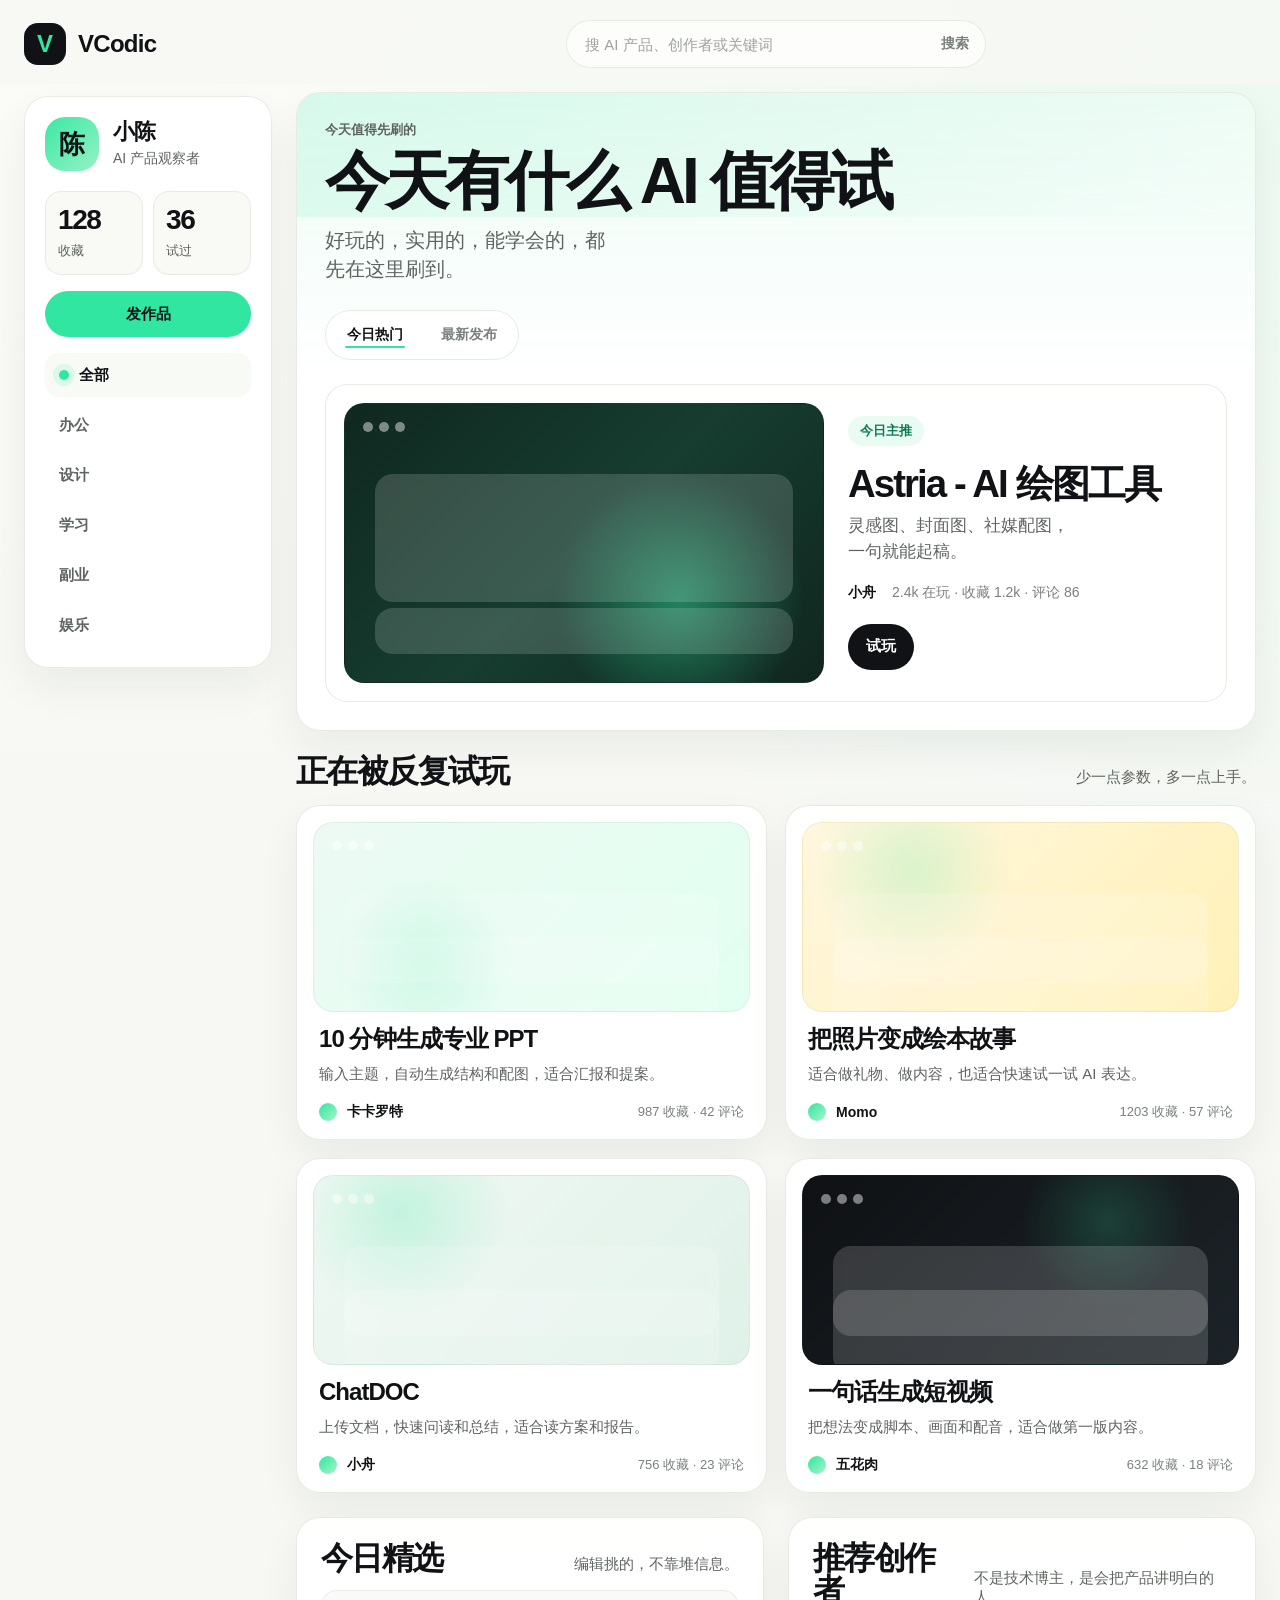
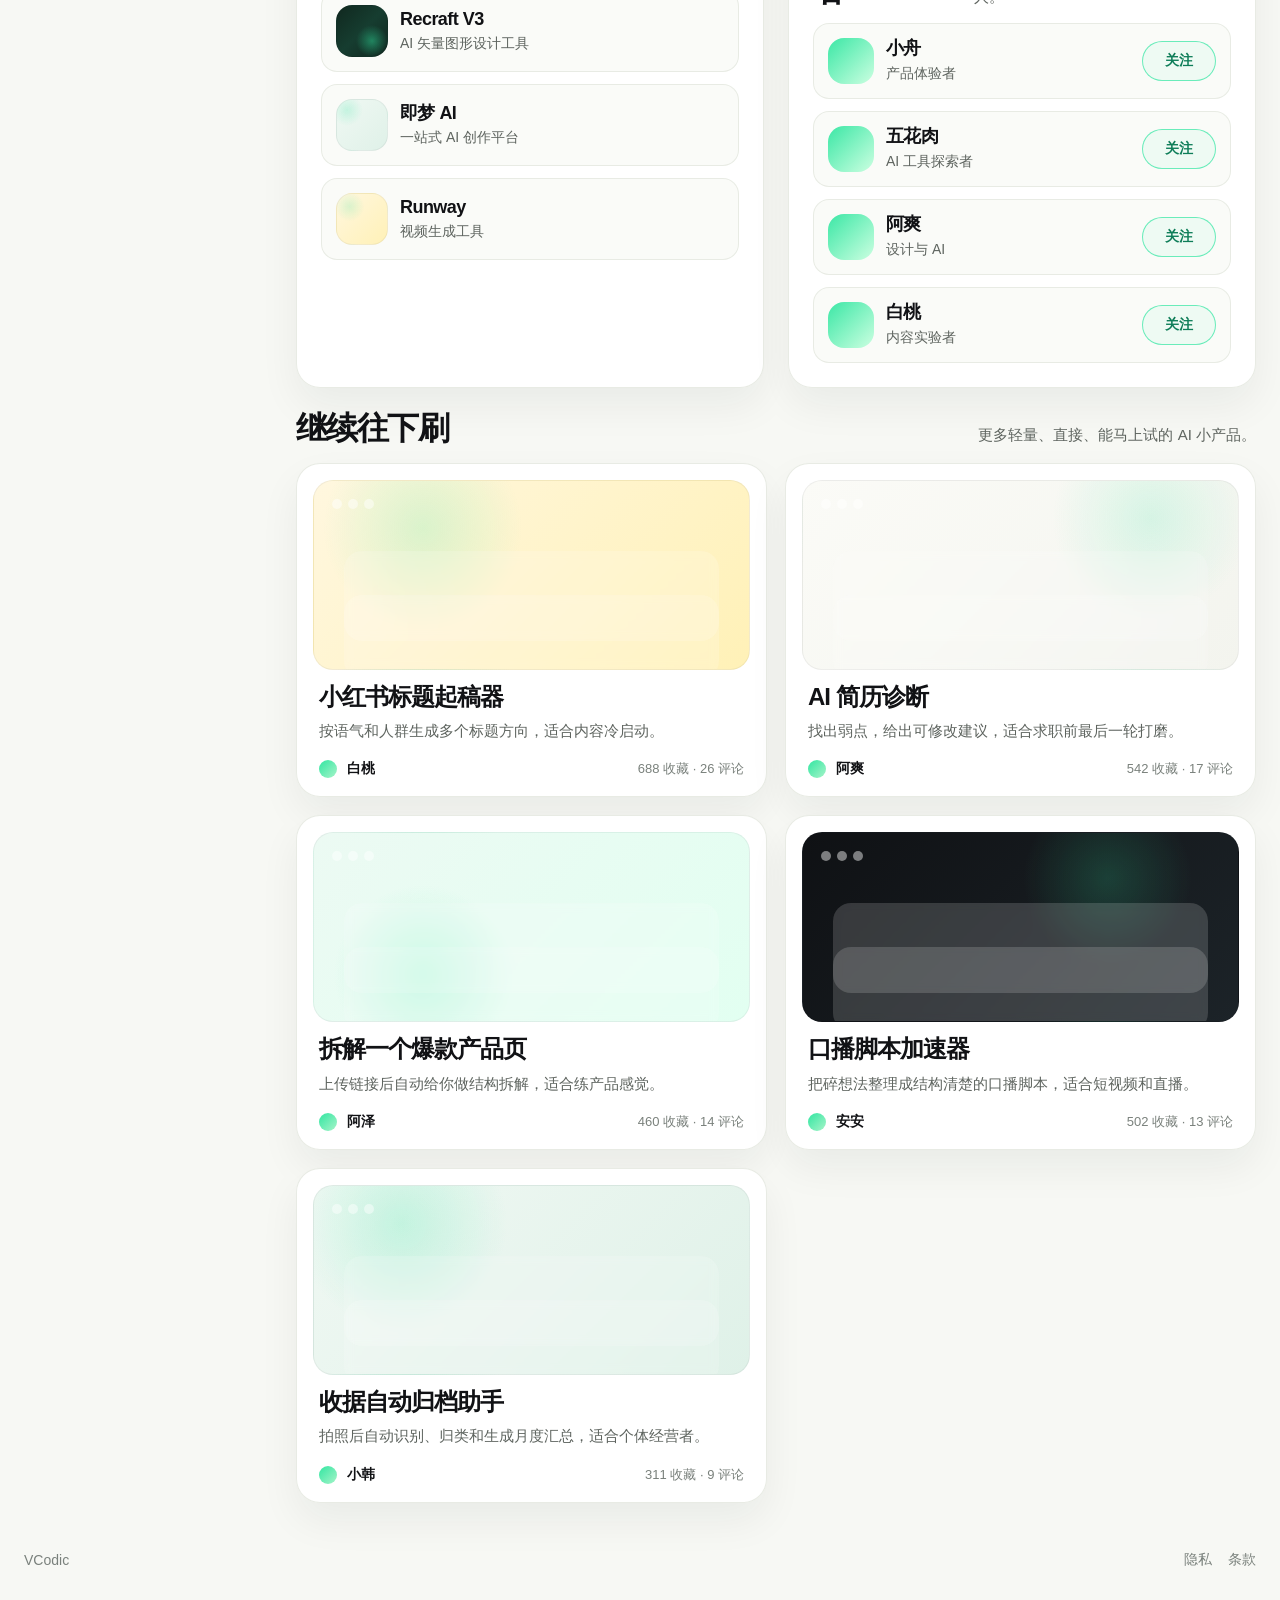
==== index.html @ 2b82afd6 "Initial VCodic launch site" ====
<!DOCTYPE html>
<html lang="zh-CN">
  <head>
    <meta charset="UTF-8" />
    <meta name="viewport" content="width=device-width, initial-scale=1.0" />
    <title>VCodic | 今天有什么 AI 值得试</title>
    <meta
      name="description"
      content="刷到好玩的 AI 小产品，顺手学会它怎么做。面向中文用户的 AI 产品发现与试玩入口。"
    />
    <link rel="canonical" href="https://vcodic.com/" />
    <meta
      property="og:title"
      content="VCodic - 今天有什么 AI 值得试"
    />
    <meta
      property="og:description"
      content="好玩的，实用的，能学会的，都先在这里刷到。"
    />
    <meta property="og:type" content="website" />
    <meta property="og:url" content="https://vcodic.com/" />
    <meta property="og:image" content="/social-card.svg" />
    <meta name="twitter:card" content="summary_large_image" />
    <meta
      name="twitter:title"
      content="VCodic - 今天有什么 AI 值得试"
    />
    <meta
      name="twitter:description"
      content="好玩的，实用的，能学会的，都先在这里刷到。"
    />
    <meta name="theme-color" content="#31e6a1" />
    <link rel="icon" href="./favicon.svg" type="image/svg+xml" />
    <link rel="manifest" href="./site.webmanifest" />
    <link rel="stylesheet" href="./styles.css" />
  </head>
  <body>
    <div class="page">
      <header class="topbar reveal">
        <div class="brand">
          <div class="brand-mark">V</div>
          <div class="brand-name">VCodic</div>
        </div>

        <label class="search-shell" for="search-input">
          <span class="search-label">搜索</span>
          <input
            id="search-input"
            type="search"
            placeholder="搜 AI 产品、创作者或关键词"
          />
        </label>

      </header>

      <div class="layout">
        <aside class="sidebar reveal" aria-label="用户信息和分类">
          <section class="profile-card">
            <div class="profile-head">
              <div class="avatar">陈</div>
              <div>
                <h2 class="profile-name">小陈</h2>
                <p class="profile-role">AI 产品观察者</p>
              </div>
            </div>

            <div class="profile-stats">
              <article class="stat-card">
                <strong id="saved-count">128</strong>
                <span>收藏</span>
              </article>
              <article class="stat-card">
                <strong id="tried-count">36</strong>
                <span>试过</span>
              </article>
            </div>

            <button class="action action-mint action-block">发作品</button>

            <div class="category-stack" role="tablist" aria-label="产品分类">
              <button class="category-item active" data-category="all">
                <span class="category-dot"></span>
                全部
              </button>
              <button class="category-item" data-category="办公">办公</button>
              <button class="category-item" data-category="设计">设计</button>
              <button class="category-item" data-category="学习">学习</button>
              <button class="category-item" data-category="副业">副业</button>
              <button class="category-item" data-category="娱乐">娱乐</button>
            </div>
          </section>
        </aside>

        <main class="content">
          <section class="mobile-profile reveal">
            <div class="mobile-profile-main">
              <div class="avatar avatar-small">陈</div>
              <div>
                <h2 class="profile-name">小陈</h2>
                <p class="profile-role">AI 产品观察者</p>
              </div>
            </div>
            <div class="mobile-profile-stats">
              <span>128 收藏</span>
              <span>36 试过</span>
            </div>
            <button class="action action-mint">发作品</button>
          </section>

          <section class="hero reveal">
            <div class="hero-copy">
              <p class="hero-eyebrow">今天值得先刷的</p>
              <h1>今天有什么 AI 值得试</h1>
              <p class="hero-subtitle">
                好玩的，实用的，能学会的，都先在这里刷到。
              </p>
            </div>

            <div class="hero-tabs" aria-label="内容排序">
              <button class="sort-pill active" data-sort="hot">今日热门</button>
              <button class="sort-pill" data-sort="new">最新发布</button>
            </div>

            <article class="featured-card" id="featured-card">
              <div class="featured-preview preview preview-astria">
                <div class="preview-window">
                  <span></span>
                  <span></span>
                  <span></span>
                </div>
                <div class="preview-panel"></div>
                <div class="preview-band"></div>
              </div>

              <div class="featured-body">
                <div class="featured-kicker">今日主推</div>
                <h2 id="featured-title">Astria - AI 绘图工具</h2>
                <p id="featured-description">
                  一句话生成封面、灵感图和社交配图，不用看参数，打开就能玩。
                </p>

                <div class="featured-meta">
                  <span id="featured-creator">小舟</span>
                  <span id="featured-stats">2.4k 在玩 · 收藏 1.2k · 评论 86</span>
                </div>

                <div class="featured-actions">
                  <button class="action action-ink">试玩</button>
                </div>
              </div>
            </article>
          </section>

          <section class="feed-section reveal">
            <div class="section-head">
              <h2>正在被反复试玩</h2>
              <p>少一点参数，多一点上手。</p>
            </div>
            <div class="product-grid" id="product-grid"></div>
          </section>

          <section class="band-grid reveal">
            <article class="band-card">
              <div class="section-head section-head-tight">
                <h2>今日精选</h2>
                <p>编辑挑的，不靠堆信息。</p>
              </div>
              <div class="mini-list" id="curated-list"></div>
            </article>

            <article class="band-card">
              <div class="section-head section-head-tight">
                <h2>推荐创作者</h2>
                <p>不是技术博主，是会把产品讲明白的人。</p>
              </div>
              <div class="maker-list" id="maker-list"></div>
            </article>
          </section>

          <section class="feed-section reveal">
            <div class="section-head">
              <h2>继续往下刷</h2>
              <p>更多轻量、直接、能马上试的 AI 小产品。</p>
            </div>
            <div class="product-grid" id="secondary-grid"></div>
          </section>
        </main>
      </div>

      <footer class="site-footer">
        <p>VCodic</p>
        <nav class="footer-links" aria-label="页脚链接">
          <a href="./privacy.html">隐私</a>
          <a href="./terms.html">条款</a>
        </nav>
      </footer>
    </div>

    <script src="./app.js"></script>
  </body>
</html>
---- styles.css ----
:root {
  --mint: #31e6a1;
  --mint-hover: #1fd18e;
  --ink: #111215;
  --ink-soft: #5e645f;
  --ink-faint: #7a817c;
  --canvas: #f7f8f4;
  --surface: #ffffff;
  --mint-wash: #eafbf3;
  --hairline: #e7eae3;
  --shadow: 0 18px 40px rgba(25, 38, 31, 0.06);
  --shadow-hover: 0 22px 50px rgba(25, 38, 31, 0.09);
  --radius-lg: 24px;
  --radius-md: 16px;
  --radius-sm: 12px;
  --max-page: 1440px;
  --font-ui: "MiSans", "HarmonyOS Sans SC", "PingFang SC", "Noto Sans SC",
    "Helvetica Neue", sans-serif;
}

*,
*::before,
*::after {
  box-sizing: border-box;
}

html {
  scroll-behavior: smooth;
}

body {
  margin: 0;
  background:
    radial-gradient(circle at top right, rgba(49, 230, 161, 0.08), transparent 28%),
    linear-gradient(180deg, #fbfcf8 0%, var(--canvas) 26%, var(--canvas) 100%);
  color: var(--ink);
  font-family: var(--font-ui);
  text-rendering: optimizeLegibility;
}

button,
input {
  font: inherit;
}

button {
  border: 0;
  background: none;
  color: inherit;
  cursor: pointer;
}

input {
  border: 0;
  background: transparent;
  outline: 0;
  color: var(--ink);
}

.page {
  min-height: 100dvh;
}

.topbar {
  position: sticky;
  top: 0;
  z-index: 20;
  display: grid;
  grid-template-columns: 248px minmax(0, 1fr);
  align-items: center;
  gap: 24px;
  max-width: var(--max-page);
  margin: 0 auto;
  padding: 20px 24px 16px;
  background: rgba(247, 248, 244, 0.84);
  backdrop-filter: blur(18px);
}

.brand {
  display: inline-flex;
  align-items: center;
  gap: 12px;
  flex-shrink: 0;
  justify-self: start;
}

.brand-mark {
  display: grid;
  place-items: center;
  width: 42px;
  height: 42px;
  border-radius: 14px;
  background: var(--ink);
  color: var(--mint);
  font-size: 24px;
  font-weight: 700;
}

.brand-name {
  font-size: 24px;
  font-weight: 700;
  letter-spacing: -0.03em;
}

.nav-pill,
.sort-pill {
  position: relative;
  padding: 10px 16px;
  border-radius: 999px;
  color: var(--ink-faint);
  font-size: 14px;
  font-weight: 600;
  transition:
    color 180ms ease,
    background-color 180ms ease,
    transform 180ms ease;
}

.nav-pill::after,
.sort-pill::after {
  content: "";
  position: absolute;
  right: 14px;
  bottom: 6px;
  left: 14px;
  height: 2px;
  border-radius: 999px;
  background: var(--mint);
  transform: scaleX(0);
  transform-origin: center;
  transition: transform 180ms ease;
}

.nav-pill.active,
.sort-pill.active {
  color: var(--ink);
  background: rgba(255, 255, 255, 0.82);
}

.nav-pill.active::after,
.sort-pill.active::after {
  transform: scaleX(1);
}

.search-shell {
  display: flex;
  align-items: center;
  gap: 10px;
  width: 100%;
  max-width: 420px;
  min-width: 0;
  justify-self: center;
  padding: 0 16px;
  height: 48px;
  border: 1px solid rgba(231, 234, 227, 0.95);
  border-radius: 999px;
  background: rgba(255, 255, 255, 0.75);
}

.search-label {
  order: 2;
  margin-left: auto;
  color: var(--ink-faint);
  font-size: 14px;
  font-weight: 600;
  white-space: nowrap;
}

.search-shell input {
  order: 1;
  flex: 1;
  width: 100%;
  min-width: 0;
  font-size: 15px;
}

.search-shell input::placeholder {
  color: #9da49e;
}

.layout {
  display: grid;
  grid-template-columns: 248px minmax(0, 1fr);
  gap: 24px;
  max-width: var(--max-page);
  margin: 0 auto;
  padding: 8px 24px 48px;
}

.sidebar {
  position: sticky;
  top: 96px;
  align-self: start;
}

.profile-card,
.hero,
.band-card,
.product-card {
  border: 1px solid rgba(231, 234, 227, 0.95);
  border-radius: var(--radius-lg);
  background: rgba(255, 255, 255, 0.92);
  box-shadow: var(--shadow);
}

.profile-card {
  padding: 20px;
}

.profile-head {
  display: flex;
  align-items: center;
  gap: 14px;
  margin-bottom: 20px;
}

.avatar {
  display: grid;
  place-items: center;
  width: 54px;
  height: 54px;
  border-radius: 20px;
  background: linear-gradient(135deg, rgba(49, 230, 161, 0.95), #96f2c4);
  color: var(--ink);
  font-size: 26px;
  font-weight: 700;
}

.avatar-small {
  width: 44px;
  height: 44px;
  border-radius: 16px;
  font-size: 20px;
}

.profile-name {
  margin: 0;
  font-size: 22px;
  line-height: 1.05;
  letter-spacing: -0.04em;
}

.profile-role {
  margin: 6px 0 0;
  color: var(--ink-soft);
  font-size: 14px;
}

.profile-stats {
  display: grid;
  grid-template-columns: repeat(2, minmax(0, 1fr));
  gap: 10px;
  margin-bottom: 16px;
}

.stat-card {
  padding: 14px 12px;
  border-radius: var(--radius-md);
  background: #f9faf6;
  border: 1px solid rgba(231, 234, 227, 0.95);
}

.stat-card strong {
  display: block;
  font-size: 28px;
  line-height: 1;
  letter-spacing: -0.05em;
}

.stat-card span {
  display: inline-block;
  margin-top: 8px;
  color: var(--ink-soft);
  font-size: 13px;
}

.action {
  display: inline-flex;
  align-items: center;
  justify-content: center;
  min-height: 46px;
  padding: 0 18px;
  border-radius: 999px;
  font-size: 15px;
  font-weight: 700;
  transition:
    transform 180ms ease,
    background-color 180ms ease,
    box-shadow 180ms ease;
}

.action:active {
  transform: translateY(1px) scale(0.98);
}

.action-mint {
  background: var(--mint);
  color: var(--ink);
}

.action-mint:hover {
  background: var(--mint-hover);
}

.action-ink {
  background: var(--ink);
  color: #fff;
}

.action-ink:hover {
  background: #25282d;
}

.action-block {
  width: 100%;
  margin-bottom: 16px;
}

.category-stack {
  display: grid;
  gap: 6px;
}

.category-item {
  display: flex;
  align-items: center;
  gap: 10px;
  width: 100%;
  min-height: 44px;
  padding: 0 14px;
  border-radius: 14px;
  color: var(--ink-soft);
  font-size: 15px;
  font-weight: 600;
  text-align: left;
  transition:
    background-color 180ms ease,
    color 180ms ease;
}

.category-item:hover {
  background: #f7faf5;
  color: var(--ink);
}

.category-item.active {
  background: #f7faf5;
  color: var(--ink);
}

.category-dot {
  width: 10px;
  height: 10px;
  border-radius: 999px;
  background: var(--mint);
  box-shadow: 0 0 0 6px rgba(49, 230, 161, 0.14);
}

.content {
  display: grid;
  gap: 24px;
}

.mobile-profile {
  display: none;
}

.site-footer {
  display: flex;
  align-items: center;
  justify-content: space-between;
  gap: 16px;
  max-width: var(--max-page);
  margin: 0 auto;
  padding: 0 24px 32px;
  color: var(--ink-faint);
  font-size: 14px;
}

.site-footer p {
  margin: 0;
}

.footer-links {
  display: inline-flex;
  gap: 16px;
}

.footer-links a,
.policy-back,
.action-link {
  color: inherit;
  text-decoration: none;
}

.footer-links a:hover,
.policy-back:hover,
.action-link:hover {
  color: var(--ink);
}

.hero {
  position: relative;
  overflow: hidden;
  padding: 28px;
  background:
    linear-gradient(180deg, rgba(234, 251, 243, 0.86) 0%, rgba(255, 255, 255, 0.92) 46%),
    var(--surface);
}

.hero::before {
  content: "";
  position: absolute;
  inset: 0 0 auto;
  height: 124px;
  background: linear-gradient(90deg, rgba(49, 230, 161, 0.12), rgba(49, 230, 161, 0));
  pointer-events: none;
}

.hero-copy {
  position: relative;
  z-index: 1;
  max-width: 760px;
}

.hero-eyebrow {
  margin: 0 0 12px;
  color: var(--ink-soft);
  font-size: 13px;
  font-weight: 700;
}

.hero h1 {
  margin: 0;
  max-width: 16ch;
  font-size: clamp(44px, 5vw, 64px);
  line-height: 0.95;
  letter-spacing: -0.06em;
}

.hero-subtitle {
  max-width: 26ch;
  margin: 14px 0 0;
  color: var(--ink-soft);
  font-size: clamp(17px, 2vw, 20px);
  line-height: 1.45;
}

.hero-tabs {
  position: relative;
  z-index: 1;
  display: inline-flex;
  gap: 6px;
  padding: 5px;
  margin-top: 26px;
  border-radius: 999px;
  border: 1px solid rgba(231, 234, 227, 0.95);
  background: rgba(255, 255, 255, 0.82);
}

.featured-card {
  position: relative;
  z-index: 1;
  display: grid;
  grid-template-columns: minmax(0, 1.15fr) minmax(360px, 0.85fr);
  gap: 24px;
  margin-top: 24px;
  padding: 18px;
  border: 1px solid rgba(231, 234, 227, 0.95);
  border-radius: calc(var(--radius-lg) - 2px);
  background: rgba(255, 255, 255, 0.9);
}

.preview {
  position: relative;
  min-height: 280px;
  border-radius: 20px;
  overflow: hidden;
  border: 1px solid rgba(17, 18, 21, 0.05);
}

.preview-window {
  position: absolute;
  top: 18px;
  left: 18px;
  display: inline-flex;
  gap: 6px;
}

.preview-window span {
  width: 10px;
  height: 10px;
  border-radius: 999px;
  background: rgba(255, 255, 255, 0.45);
}

.preview-panel,
.preview-band {
  position: absolute;
  left: 30px;
  right: 30px;
  border-radius: 18px;
  background: rgba(255, 255, 255, 0.16);
  backdrop-filter: blur(4px);
}

.preview-panel {
  top: 70px;
  height: 128px;
}

.preview-band {
  bottom: 28px;
  height: 46px;
}

.preview-astria {
  background:
    radial-gradient(circle at 70% 70%, rgba(49, 230, 161, 0.45), transparent 32%),
    linear-gradient(135deg, #10281f 0%, #163d30 50%, #10261f 100%);
}

.preview-chatdoc {
  background:
    radial-gradient(circle at 20% 20%, rgba(49, 230, 161, 0.22), transparent 28%),
    linear-gradient(135deg, #f0f8f3 0%, #dff1e8 100%);
}

.preview-runway {
  background:
    radial-gradient(circle at 70% 24%, rgba(49, 230, 161, 0.18), transparent 25%),
    linear-gradient(135deg, #0f1114 0%, #1c2328 100%);
}

.preview-recraft {
  background:
    radial-gradient(circle at 25% 75%, rgba(49, 230, 161, 0.2), transparent 25%),
    linear-gradient(135deg, #ecfaf3 0%, #e2fff1 100%);
}

.preview-resume {
  background:
    radial-gradient(circle at 80% 20%, rgba(49, 230, 161, 0.16), transparent 26%),
    linear-gradient(135deg, #fbfbf7 0%, #f3f4ee 100%);
}

.preview-story {
  background:
    radial-gradient(circle at 25% 25%, rgba(49, 230, 161, 0.18), transparent 28%),
    linear-gradient(135deg, #fff7df 0%, #fff1b7 100%);
}

.featured-body {
  display: flex;
  flex-direction: column;
  justify-content: center;
}

.featured-kicker {
  display: inline-flex;
  align-items: center;
  width: fit-content;
  min-height: 30px;
  padding: 0 12px;
  border-radius: 999px;
  background: var(--mint-wash);
  color: #0b7b56;
  font-size: 13px;
  font-weight: 700;
}

.featured-body h2 {
  margin: 18px 0 10px;
  font-size: clamp(28px, 3vw, 44px);
  line-height: 1.02;
  letter-spacing: -0.05em;
}

.featured-body p {
  max-width: 24ch;
  margin: 0;
  color: var(--ink-soft);
  font-size: 17px;
  line-height: 1.55;
}

.featured-meta {
  display: flex;
  flex-wrap: wrap;
  gap: 10px 16px;
  margin-top: 18px;
  color: var(--ink-faint);
  font-size: 14px;
}

.featured-meta span:first-child {
  color: var(--ink);
  font-weight: 700;
}

.featured-actions {
  margin-top: 22px;
}

.section-head {
  display: flex;
  align-items: flex-end;
  justify-content: space-between;
  gap: 16px;
  margin-bottom: 18px;
}

.section-head h2 {
  margin: 0;
  font-size: 32px;
  line-height: 1.02;
  letter-spacing: -0.05em;
}

.section-head p {
  margin: 0;
  color: var(--ink-soft);
  font-size: 15px;
}

.section-head-tight {
  margin-bottom: 16px;
}

.band-grid {
  display: grid;
  grid-template-columns: repeat(2, minmax(0, 1fr));
  gap: 24px;
}

.band-card {
  padding: 24px;
}

.product-grid {
  display: grid;
  grid-template-columns: repeat(2, minmax(0, 1fr));
  gap: 18px;
}

.product-card {
  padding: 16px;
  transition:
    transform 180ms ease,
    box-shadow 180ms ease;
}

.product-card:hover,
.band-card:hover,
.profile-card:hover,
.featured-card:hover {
  transform: translateY(-2px);
  box-shadow: var(--shadow-hover);
}

.empty-state {
  display: grid;
  place-items: center;
  min-height: 240px;
  padding: 28px;
  border: 1px dashed rgba(49, 230, 161, 0.42);
  border-radius: var(--radius-lg);
  background:
    linear-gradient(180deg, rgba(234, 251, 243, 0.65), rgba(255, 255, 255, 0.9)),
    var(--surface);
  text-align: center;
}

.empty-state strong {
  display: block;
  margin-bottom: 10px;
  font-size: 24px;
  letter-spacing: -0.04em;
}

.empty-state p {
  max-width: 26ch;
  margin: 0;
  color: var(--ink-soft);
  font-size: 15px;
  line-height: 1.6;
}

.product-card .preview {
  min-height: 190px;
}

.product-card-body {
  padding: 14px 6px 2px;
}

.product-card h3 {
  margin: 0;
  font-size: 24px;
  line-height: 1.06;
  letter-spacing: -0.04em;
}

.product-card p {
  margin: 10px 0 0;
  color: var(--ink-soft);
  font-size: 15px;
  line-height: 1.55;
}

.product-meta {
  display: flex;
  align-items: center;
  justify-content: space-between;
  gap: 12px;
  margin-top: 18px;
}

.creator-chip {
  display: inline-flex;
  align-items: center;
  gap: 10px;
  min-width: 0;
}

.creator-dot {
  width: 18px;
  height: 18px;
  border-radius: 999px;
  background: linear-gradient(135deg, rgba(49, 230, 161, 1), rgba(167, 244, 201, 1));
  flex-shrink: 0;
}

.creator-chip span {
  overflow: hidden;
  color: var(--ink);
  font-size: 14px;
  font-weight: 600;
  text-overflow: ellipsis;
  white-space: nowrap;
}

.product-stats {
  color: var(--ink-faint);
  font-size: 13px;
  white-space: nowrap;
}

.mini-list,
.maker-list {
  display: grid;
  gap: 12px;
}

.mini-item,
.maker-item {
  display: flex;
  align-items: center;
  justify-content: space-between;
  gap: 14px;
  padding: 14px;
  border: 1px solid rgba(231, 234, 227, 0.95);
  border-radius: var(--radius-md);
  background: #fafbf8;
}

.mini-item-main,
.maker-item-main {
  display: flex;
  align-items: center;
  gap: 12px;
  min-width: 0;
}

.mini-preview {
  width: 52px;
  height: 52px;
  border-radius: 16px;
  flex-shrink: 0;
  border: 1px solid rgba(17, 18, 21, 0.05);
}

.mini-item h3,
.maker-item h3 {
  margin: 0;
  font-size: 18px;
  line-height: 1.1;
  letter-spacing: -0.03em;
}

.mini-item p,
.maker-item p {
  margin: 6px 0 0;
  color: var(--ink-soft);
  font-size: 14px;
}

.maker-avatar {
  width: 46px;
  height: 46px;
  border-radius: 16px;
  flex-shrink: 0;
  background: linear-gradient(135deg, rgba(49, 230, 161, 0.95), rgba(204, 255, 225, 1));
}

.follow-button {
  display: inline-flex;
  align-items: center;
  justify-content: center;
  min-width: 74px;
  min-height: 40px;
  padding: 0 14px;
  border: 1px solid rgba(49, 230, 161, 0.7);
  border-radius: 999px;
  color: #0e7d58;
  font-size: 14px;
  font-weight: 700;
  background: rgba(49, 230, 161, 0.06);
}

.reveal {
  opacity: 0;
  transform: translateY(14px);
  animation: rise 480ms ease forwards;
}

.reveal:nth-child(2) {
  animation-delay: 60ms;
}

.reveal:nth-child(3) {
  animation-delay: 120ms;
}

@keyframes rise {
  to {
    opacity: 1;
    transform: translateY(0);
  }
}

.policy-shell {
  min-height: 100dvh;
  display: grid;
  place-items: center;
  padding: 32px 16px;
  background:
    radial-gradient(circle at top right, rgba(49, 230, 161, 0.08), transparent 28%),
    linear-gradient(180deg, #fbfcf8 0%, var(--canvas) 26%, var(--canvas) 100%);
}

.policy-card {
  width: min(860px, 100%);
  padding: 28px;
  border: 1px solid rgba(231, 234, 227, 0.95);
  border-radius: var(--radius-lg);
  background: rgba(255, 255, 255, 0.92);
  box-shadow: var(--shadow);
}

.policy-back {
  display: inline-flex;
  margin-bottom: 18px;
  color: var(--ink-soft);
  font-size: 14px;
  font-weight: 600;
}

.policy-kicker {
  margin: 0 0 12px;
  color: var(--ink-soft);
  font-size: 13px;
  font-weight: 700;
}

.policy-card h1 {
  margin: 0;
  font-size: clamp(34px, 5vw, 56px);
  line-height: 0.98;
  letter-spacing: -0.05em;
}

.policy-lead {
  max-width: 42ch;
  margin: 16px 0 0;
  color: var(--ink-soft);
  font-size: 18px;
  line-height: 1.6;
}

.policy-section {
  margin-top: 28px;
  padding-top: 24px;
  border-top: 1px solid rgba(231, 234, 227, 0.95);
}

.policy-section h2 {
  margin: 0 0 12px;
  font-size: 24px;
  line-height: 1.1;
  letter-spacing: -0.03em;
}

.policy-section p {
  margin: 0;
  color: var(--ink-soft);
  font-size: 16px;
  line-height: 1.75;
}

.policy-section code {
  padding: 2px 6px;
  border-radius: 8px;
  background: #f5f7f2;
  color: var(--ink);
  font-family: "SFMono-Regular", "Menlo", "Monaco", monospace;
  font-size: 14px;
}

.not-found-card {
  max-width: 720px;
}

.not-found-actions {
  display: inline-flex;
  flex-wrap: wrap;
  gap: 12px;
  margin-top: 28px;
}

.action-link {
  display: inline-flex;
  align-items: center;
  justify-content: center;
  min-height: 44px;
  padding: 0 18px;
  border-radius: 999px;
  background: var(--ink);
  color: #fff;
  font-size: 15px;
  font-weight: 700;
}

.action-link-subtle {
  background: #f5f7f2;
  color: var(--ink);
}

@media (max-width: 1180px) {
  .topbar {
    grid-template-columns: auto minmax(240px, 1fr);
    gap: 16px;
  }

  .layout {
    grid-template-columns: 1fr;
  }

  .sidebar {
    display: none;
  }

  .mobile-profile {
    display: grid;
    gap: 14px;
    padding: 18px 20px;
    border: 1px solid rgba(231, 234, 227, 0.95);
    border-radius: var(--radius-lg);
    background: rgba(255, 255, 255, 0.92);
    box-shadow: var(--shadow);
  }

  .mobile-profile-main,
  .mobile-profile-stats {
    display: flex;
    align-items: center;
    justify-content: space-between;
    gap: 14px;
  }
}

@media (max-width: 920px) {
  .featured-card {
    grid-template-columns: 1fr;
  }

  .product-grid,
  .band-grid {
    grid-template-columns: 1fr;
  }

  .section-head {
    flex-direction: column;
    align-items: flex-start;
  }

  .site-footer {
    flex-direction: column;
    align-items: flex-start;
    padding: 0 24px 28px;
  }
}

@media (max-width: 720px) {
  .topbar {
    grid-template-columns: auto minmax(0, 1fr);
    padding: 18px 16px 14px;
  }

  .layout {
    padding: 4px 16px 36px;
  }

  .search-shell {
    max-width: none;
  }

  .hero {
    padding: 22px;
  }

  .hero h1 {
    max-width: none;
    font-size: 42px;
  }

  .hero-subtitle {
    font-size: 17px;
  }

  .featured-card {
    gap: 18px;
    padding: 14px;
  }

  .preview {
    min-height: 220px;
  }

  .product-card h3 {
    font-size: 22px;
  }

  .section-head h2 {
    font-size: 28px;
  }

  .mobile-profile-main,
  .mobile-profile-stats {
    flex-direction: column;
    align-items: flex-start;
  }

  .site-footer {
    padding: 0 16px 28px;
  }

  .policy-card {
    padding: 24px;
  }

  .policy-lead {
    font-size: 17px;
  }
}
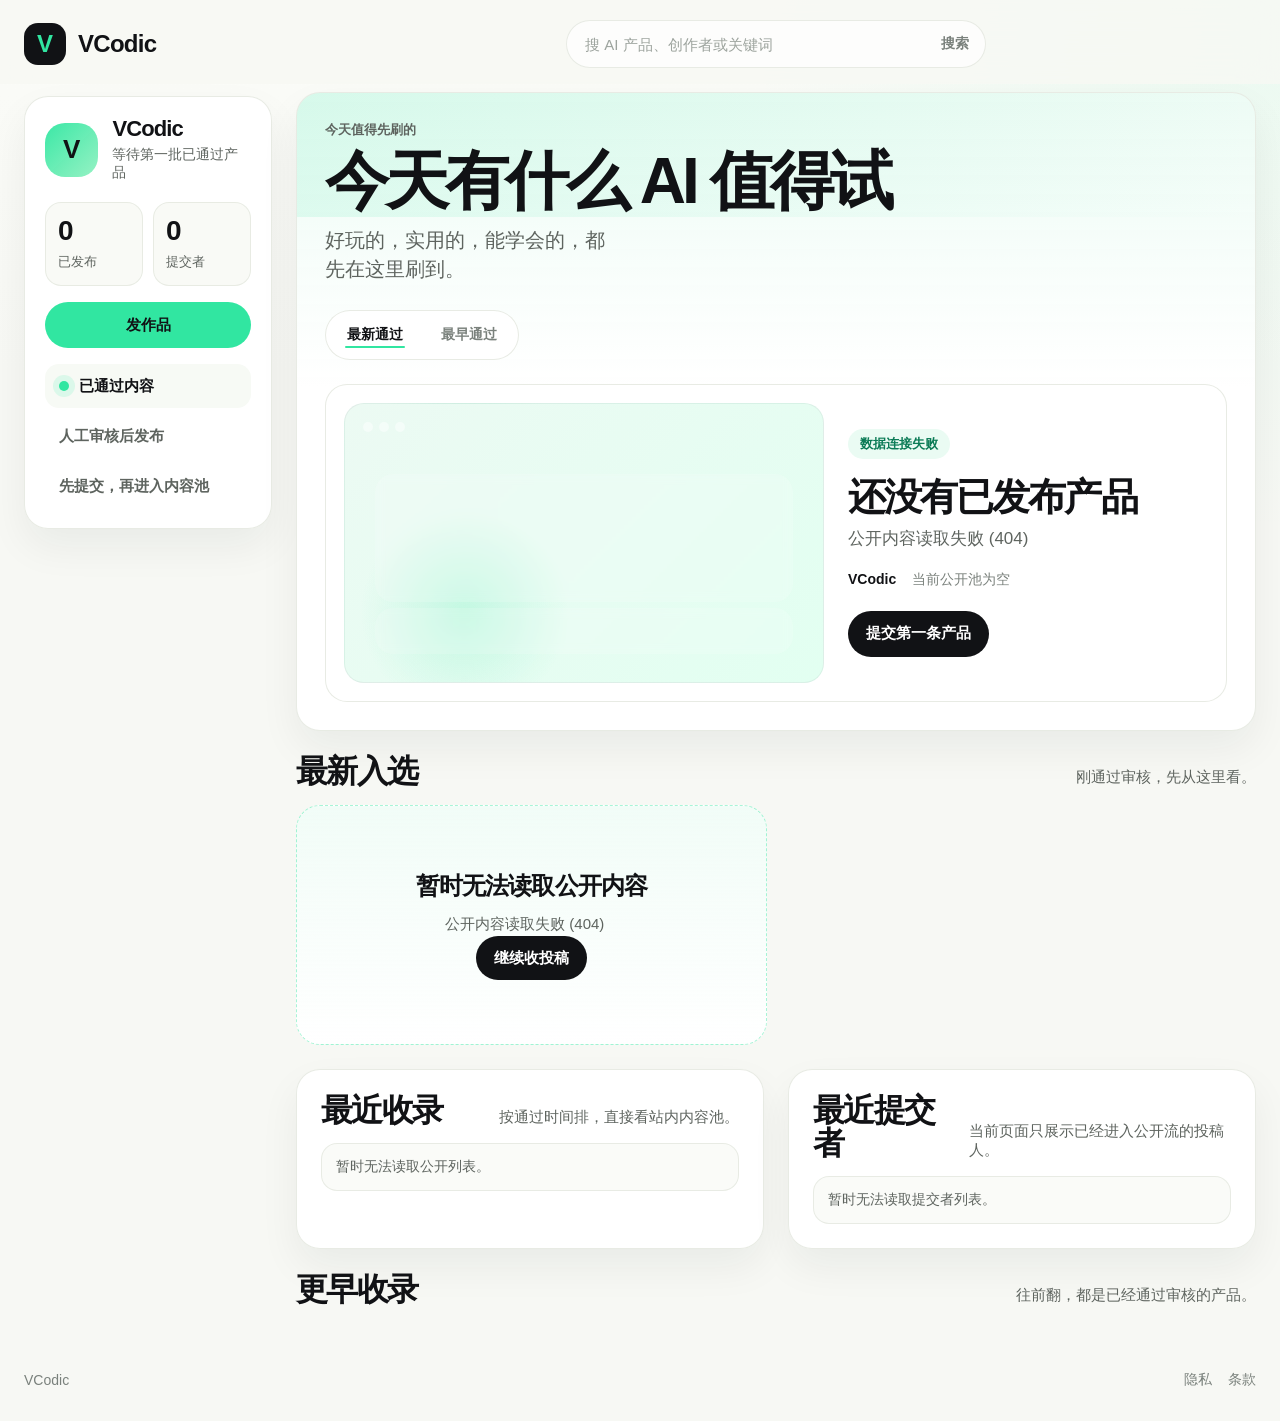
==== commit dd6a63fb: "Add review flow and approved feed" ====
--- a/index.html
+++ b/index.html
@@ -57,36 +57,33 @@
         <aside class="sidebar reveal" aria-label="用户信息和分类">
           <section class="profile-card">
             <div class="profile-head">
-              <div class="avatar">陈</div>
+              <div class="avatar">V</div>
               <div>
-                <h2 class="profile-name">小陈</h2>
-                <p class="profile-role">AI 产品观察者</p>
+                <h2 class="profile-name" id="profile-name">VCodic</h2>
+                <p class="profile-role" id="profile-role">人工审核的 AI 产品目录</p>
               </div>
             </div>
 
             <div class="profile-stats">
               <article class="stat-card">
-                <strong id="saved-count">128</strong>
-                <span>收藏</span>
+                <strong id="saved-count">0</strong>
+                <span>已发布</span>
               </article>
               <article class="stat-card">
-                <strong id="tried-count">36</strong>
-                <span>试过</span>
+                <strong id="tried-count">0</strong>
+                <span>提交者</span>
               </article>
             </div>
 
-            <button class="action action-mint action-block">发作品</button>
+            <a class="action action-mint action-block" href="./submit.html">发作品</a>
 
-            <div class="category-stack" role="tablist" aria-label="产品分类">
-              <button class="category-item active" data-category="all">
+            <div class="category-stack" aria-label="内容说明">
+              <div class="category-item active">
                 <span class="category-dot"></span>
-                全部
-              </button>
-              <button class="category-item" data-category="办公">办公</button>
-              <button class="category-item" data-category="设计">设计</button>
-              <button class="category-item" data-category="学习">学习</button>
-              <button class="category-item" data-category="副业">副业</button>
-              <button class="category-item" data-category="娱乐">娱乐</button>
+                已通过内容
+              </div>
+              <div class="category-item">人工审核后发布</div>
+              <div class="category-item">先提交，再进入内容池</div>
             </div>
           </section>
         </aside>
@@ -94,17 +91,17 @@
         <main class="content">
           <section class="mobile-profile reveal">
             <div class="mobile-profile-main">
-              <div class="avatar avatar-small">陈</div>
+              <div class="avatar avatar-small">V</div>
               <div>
-                <h2 class="profile-name">小陈</h2>
-                <p class="profile-role">AI 产品观察者</p>
+                <h2 class="profile-name" id="mobile-profile-name">VCodic</h2>
+                <p class="profile-role" id="mobile-profile-role">人工审核的 AI 产品目录</p>
               </div>
             </div>
             <div class="mobile-profile-stats">
-              <span>128 收藏</span>
-              <span>36 试过</span>
+              <span id="mobile-published-count">0 已发布</span>
+              <span id="mobile-creator-count">0 提交者</span>
             </div>
-            <button class="action action-mint">发作品</button>
+            <a class="action action-mint" href="./submit.html">发作品</a>
           </section>
 
           <section class="hero reveal">
@@ -117,8 +114,8 @@
             </div>
 
             <div class="hero-tabs" aria-label="内容排序">
-              <button class="sort-pill active" data-sort="hot">今日热门</button>
-              <button class="sort-pill" data-sort="new">最新发布</button>
+              <button class="sort-pill active" data-sort="new">最新通过</button>
+              <button class="sort-pill" data-sort="old">最早通过</button>
             </div>
 
             <article class="featured-card" id="featured-card">
@@ -133,7 +130,7 @@
               </div>
 
               <div class="featured-body">
-                <div class="featured-kicker">今日主推</div>
+                <div class="featured-kicker" id="featured-kicker">最新通过</div>
                 <h2 id="featured-title">Astria - AI 绘图工具</h2>
                 <p id="featured-description">
                   一句话生成封面、灵感图和社交配图，不用看参数，打开就能玩。
@@ -141,11 +138,11 @@
 
                 <div class="featured-meta">
                   <span id="featured-creator">小舟</span>
-                  <span id="featured-stats">2.4k 在玩 · 收藏 1.2k · 评论 86</span>
+                  <span id="featured-stats">06.08 收录 · 已通过审核</span>
                 </div>
 
                 <div class="featured-actions">
-                  <button class="action action-ink">试玩</button>
+                  <a id="featured-link" class="action action-ink" href="https://vcodic.com" target="_blank" rel="noreferrer">打开产品</a>
                 </div>
               </div>
             </article>
@@ -153,8 +150,8 @@
 
           <section class="feed-section reveal">
             <div class="section-head">
-              <h2>正在被反复试玩</h2>
-              <p>少一点参数，多一点上手。</p>
+              <h2>最新入选</h2>
+              <p>刚通过审核，先从这里看。</p>
             </div>
             <div class="product-grid" id="product-grid"></div>
           </section>
@@ -162,16 +159,16 @@
           <section class="band-grid reveal">
             <article class="band-card">
               <div class="section-head section-head-tight">
-                <h2>今日精选</h2>
-                <p>编辑挑的，不靠堆信息。</p>
+                <h2>最近收录</h2>
+                <p>按通过时间排，直接看站内内容池。</p>
               </div>
               <div class="mini-list" id="curated-list"></div>
             </article>
 
             <article class="band-card">
               <div class="section-head section-head-tight">
-                <h2>推荐创作者</h2>
-                <p>不是技术博主，是会把产品讲明白的人。</p>
+                <h2>最近提交者</h2>
+                <p>当前页面只展示已经进入公开流的投稿人。</p>
               </div>
               <div class="maker-list" id="maker-list"></div>
             </article>
@@ -179,8 +176,8 @@
 
           <section class="feed-section reveal">
             <div class="section-head">
-              <h2>继续往下刷</h2>
-              <p>更多轻量、直接、能马上试的 AI 小产品。</p>
+              <h2>更早收录</h2>
+              <p>往前翻，都是已经通过审核的产品。</p>
             </div>
             <div class="product-grid" id="secondary-grid"></div>
           </section>
@@ -196,6 +193,7 @@
       </footer>
     </div>
 
+    <script src="./site-config.js"></script>
     <script src="./app.js"></script>
   </body>
 </html>
--- a/styles.css
+++ b/styles.css
@@ -84,6 +84,11 @@
   justify-self: start;
 }
 
+.brand-link {
+  color: inherit;
+  text-decoration: none;
+}
+
 .brand-mark {
   display: grid;
   place-items: center;
@@ -283,6 +288,7 @@
   border-radius: 999px;
   font-size: 15px;
   font-weight: 700;
+  text-decoration: none;
   transition:
     transform 180ms ease,
     background-color 180ms ease,
@@ -293,6 +299,11 @@
   transform: translateY(1px) scale(0.98);
 }
 
+.action:disabled {
+  cursor: not-allowed;
+  opacity: 0.6;
+}
+
 .action-mint {
   background: var(--mint);
   color: var(--ink);
@@ -309,6 +320,16 @@
 
 .action-ink:hover {
   background: #25282d;
+}
+
+.action-ghost {
+  border: 1px solid rgba(231, 234, 227, 0.95);
+  background: rgba(255, 255, 255, 0.72);
+  color: var(--ink);
+}
+
+.action-ghost:hover {
+  background: #f8faf6;
 }
 
 .action-block {
@@ -694,6 +715,10 @@
   padding: 14px 6px 2px;
 }
 
+.product-card-actions {
+  margin-top: 14px;
+}
+
 .product-card h3 {
   margin: 0;
   font-size: 24px;
@@ -793,6 +818,16 @@
   margin: 6px 0 0;
   color: var(--ink-soft);
   font-size: 14px;
+}
+
+.mini-item-empty,
+.maker-item-empty {
+  justify-content: flex-start;
+}
+
+.mini-item-empty p,
+.maker-item-empty p {
+  margin: 0;
 }
 
 .maker-avatar {
@@ -946,6 +981,354 @@
   color: var(--ink);
 }
 
+.submit-topbar {
+  grid-template-columns: minmax(0, 1fr) auto;
+}
+
+.submit-topbar-meta {
+  display: inline-flex;
+  align-items: center;
+  gap: 12px;
+}
+
+.submit-topbar-label {
+  color: var(--ink-faint);
+  font-size: 14px;
+  font-weight: 600;
+}
+
+.submit-shell {
+  display: grid;
+  grid-template-columns: minmax(280px, 360px) minmax(0, 1fr);
+  gap: 24px;
+  max-width: var(--max-page);
+  margin: 0 auto;
+  padding: 8px 24px 48px;
+}
+
+.submit-panel {
+  border: 1px solid rgba(231, 234, 227, 0.95);
+  border-radius: var(--radius-lg);
+  background: rgba(255, 255, 255, 0.92);
+  box-shadow: var(--shadow);
+}
+
+.submit-intro {
+  align-self: start;
+  padding: 24px;
+}
+
+.submit-intro h1 {
+  margin: 0;
+  font-size: clamp(34px, 4vw, 52px);
+  line-height: 0.98;
+  letter-spacing: -0.05em;
+}
+
+.submit-lead {
+  margin: 16px 0 0;
+  color: var(--ink-soft);
+  font-size: 17px;
+  line-height: 1.65;
+}
+
+.submit-checklist {
+  display: grid;
+  gap: 14px;
+  margin-top: 24px;
+}
+
+.submit-checklist-item {
+  padding: 16px;
+  border: 1px solid rgba(231, 234, 227, 0.95);
+  border-radius: var(--radius-md);
+  background: #f9faf6;
+}
+
+.submit-checklist-item strong {
+  display: block;
+  font-size: 15px;
+}
+
+.submit-checklist-item p {
+  margin: 8px 0 0;
+  color: var(--ink-soft);
+  font-size: 14px;
+  line-height: 1.6;
+}
+
+.submit-form-panel {
+  padding: 24px;
+}
+
+.section-head-submit {
+  align-items: flex-start;
+  margin-bottom: 20px;
+}
+
+.section-head-submit h2 {
+  font-size: 32px;
+}
+
+.submit-aside {
+  max-width: 30ch;
+}
+
+.submit-notice {
+  margin-bottom: 16px;
+  padding: 14px 16px;
+  border-radius: var(--radius-md);
+  border: 1px solid rgba(231, 234, 227, 0.95);
+  background: #f9faf6;
+  color: var(--ink-soft);
+  font-size: 14px;
+  line-height: 1.6;
+}
+
+.submit-notice-error {
+  border-color: rgba(212, 72, 72, 0.18);
+  background: rgba(255, 235, 235, 0.88);
+  color: #8f3131;
+}
+
+.submit-notice-warning {
+  border-color: rgba(173, 138, 27, 0.18);
+  background: rgba(255, 247, 223, 0.92);
+  color: #8b6a17;
+}
+
+.submission-form {
+  display: grid;
+  gap: 20px;
+}
+
+.form-grid {
+  display: grid;
+  grid-template-columns: repeat(2, minmax(0, 1fr));
+  gap: 16px;
+}
+
+.form-field {
+  display: grid;
+  gap: 8px;
+}
+
+.form-field-wide {
+  grid-column: 1 / -1;
+}
+
+.form-field span {
+  font-size: 14px;
+  font-weight: 700;
+}
+
+.form-field input,
+.form-field textarea {
+  width: 100%;
+  border: 1px solid rgba(231, 234, 227, 0.95);
+  border-radius: var(--radius-md);
+  background: #fdfefb;
+  color: var(--ink);
+  padding: 14px 16px;
+  font-size: 15px;
+  line-height: 1.5;
+  outline: 0;
+  transition:
+    border-color 180ms ease,
+    box-shadow 180ms ease,
+    background-color 180ms ease;
+}
+
+.form-field textarea {
+  resize: vertical;
+  min-height: 132px;
+}
+
+.form-field input:focus,
+.form-field textarea:focus {
+  border-color: rgba(49, 230, 161, 0.72);
+  box-shadow: 0 0 0 4px rgba(49, 230, 161, 0.12);
+  background: #fff;
+}
+
+.form-field small {
+  color: var(--ink-faint);
+  font-size: 13px;
+  line-height: 1.5;
+}
+
+.submit-actions {
+  display: flex;
+  flex-wrap: wrap;
+  align-items: center;
+  gap: 14px 18px;
+}
+
+.submit-legal {
+  margin: 0;
+  color: var(--ink-faint);
+  font-size: 14px;
+  line-height: 1.6;
+}
+
+.submit-legal a {
+  color: var(--ink);
+  text-decoration: none;
+}
+
+.submit-legal a:hover {
+  color: var(--mint-hover);
+}
+
+.submit-success {
+  padding: 8px 0 0;
+}
+
+.submit-success h2 {
+  margin: 0;
+  font-size: 36px;
+  line-height: 1.04;
+  letter-spacing: -0.04em;
+}
+
+.submit-success p {
+  max-width: 36ch;
+  margin: 14px 0 0;
+  color: var(--ink-soft);
+  font-size: 16px;
+  line-height: 1.7;
+}
+
+.review-shell {
+  grid-template-columns: minmax(280px, 360px) minmax(0, 1fr);
+}
+
+.review-intro {
+  align-self: start;
+}
+
+.review-panel {
+  min-width: 0;
+}
+
+.review-auth-form {
+  display: grid;
+  grid-template-columns: minmax(0, 1fr) auto auto;
+  gap: 12px;
+  align-items: end;
+}
+
+.review-token-field {
+  margin: 0;
+}
+
+.review-summary {
+  margin-top: 20px;
+  color: var(--ink-soft);
+  font-size: 14px;
+  font-weight: 600;
+}
+
+.review-tabs {
+  margin-top: 18px;
+}
+
+.review-list {
+  display: grid;
+  gap: 16px;
+  margin-top: 18px;
+}
+
+.review-card {
+  padding: 20px;
+  border: 1px solid rgba(231, 234, 227, 0.95);
+  border-radius: var(--radius-lg);
+  background: #fafbf8;
+}
+
+.review-card-head {
+  display: flex;
+  align-items: flex-start;
+  justify-content: space-between;
+  gap: 16px;
+}
+
+.review-card-head h3 {
+  margin: 0;
+  font-size: 28px;
+  line-height: 1.05;
+  letter-spacing: -0.04em;
+}
+
+.review-tagline {
+  margin: 12px 0 0;
+  color: var(--ink);
+  font-size: 16px;
+  font-weight: 700;
+}
+
+.review-description {
+  margin: 10px 0 0;
+  color: var(--ink-soft);
+  font-size: 15px;
+  line-height: 1.6;
+}
+
+.review-meta-grid {
+  display: grid;
+  grid-template-columns: repeat(2, minmax(0, 1fr));
+  gap: 14px;
+  margin-top: 18px;
+}
+
+.review-meta-grid div {
+  display: grid;
+  gap: 6px;
+  min-width: 0;
+  padding: 12px;
+  border: 1px solid rgba(231, 234, 227, 0.95);
+  border-radius: var(--radius-md);
+  background: #ffffff;
+}
+
+.review-meta-grid strong {
+  font-size: 13px;
+}
+
+.review-meta-grid span {
+  color: var(--ink-soft);
+  font-size: 14px;
+  line-height: 1.5;
+  overflow-wrap: anywhere;
+}
+
+.review-code {
+  display: inline-block;
+  color: var(--ink);
+  font-family: ui-monospace, SFMono-Regular, Menlo, monospace;
+  font-size: 12px;
+  line-height: 1.5;
+}
+
+.review-muted {
+  color: var(--ink-faint);
+}
+
+.review-notes-field {
+  margin-top: 18px;
+}
+
+.review-actions {
+  display: flex;
+  flex-wrap: wrap;
+  gap: 10px;
+  margin-top: 16px;
+}
+
+.review-empty {
+  min-height: 200px;
+}
+
 @media (max-width: 1180px) {
   .topbar {
     grid-template-columns: auto minmax(240px, 1fr);
@@ -953,6 +1336,18 @@
   }
 
   .layout {
+    grid-template-columns: 1fr;
+  }
+
+  .submit-shell {
+    grid-template-columns: 1fr;
+  }
+
+  .review-auth-form {
+    grid-template-columns: 1fr;
+  }
+
+  .review-meta-grid {
     grid-template-columns: 1fr;
   }
 
@@ -1007,8 +1402,20 @@
     padding: 18px 16px 14px;
   }
 
+  .submit-topbar {
+    grid-template-columns: 1fr;
+  }
+
   .layout {
     padding: 4px 16px 36px;
+  }
+
+  .submit-shell {
+    padding: 4px 16px 36px;
+  }
+
+  .review-card {
+    padding: 18px;
   }
 
   .search-shell {
@@ -1051,6 +1458,10 @@
     align-items: flex-start;
   }
 
+  .review-card-head {
+    flex-direction: column;
+  }
+
   .site-footer {
     padding: 0 16px 28px;
   }
@@ -1062,4 +1473,21 @@
   .policy-lead {
     font-size: 17px;
   }
-}
+
+  .submit-form-panel,
+  .submit-intro {
+    padding: 20px;
+  }
+
+  .form-grid {
+    grid-template-columns: 1fr;
+  }
+
+  .submit-actions {
+    align-items: stretch;
+  }
+
+  .submit-actions .action {
+    width: 100%;
+  }
+}
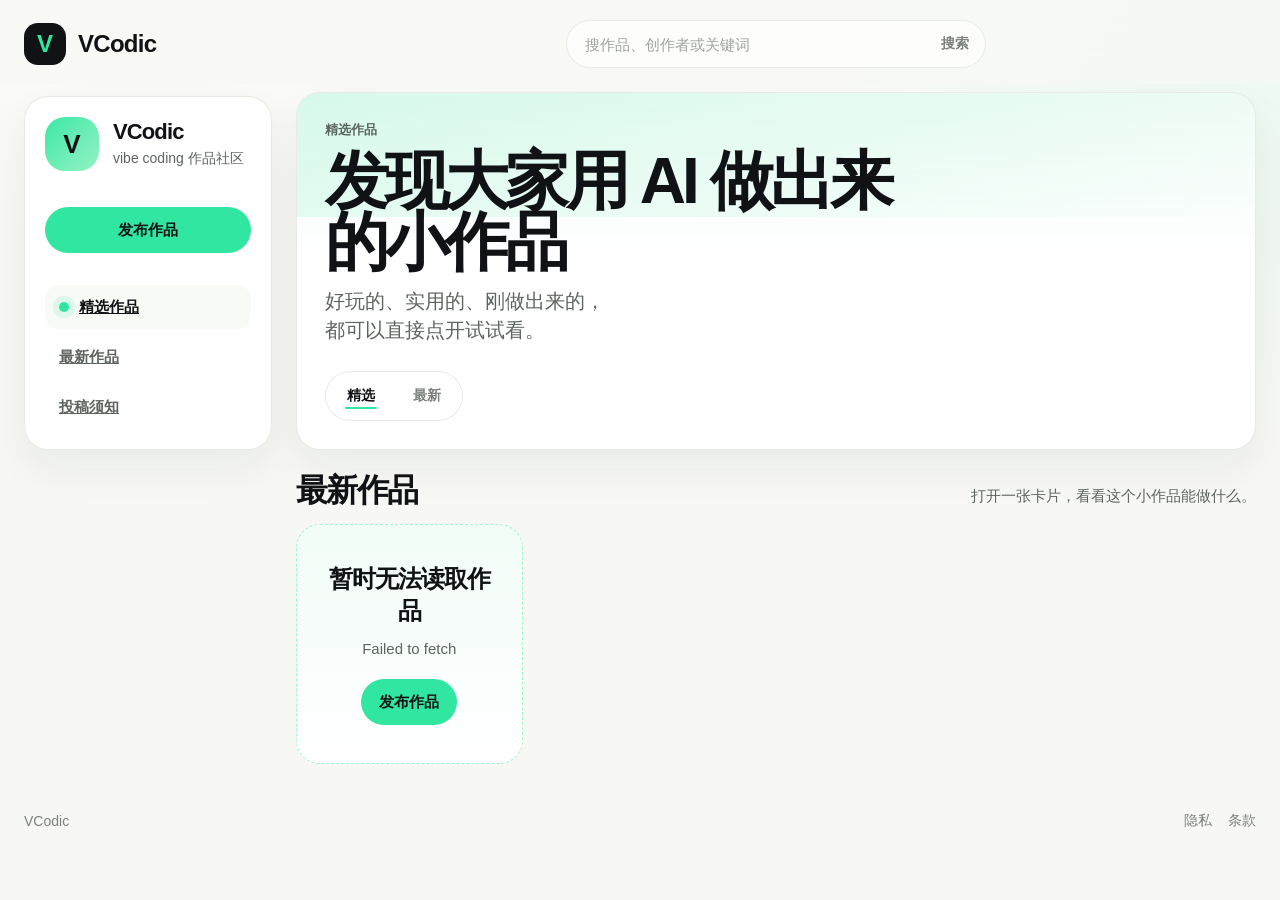
==== commit 984df63c: "Refine VCodic Phase 1 work feed" ====
--- a/index.html
+++ b/index.html
@@ -3,19 +3,19 @@
   <head>
     <meta charset="UTF-8" />
     <meta name="viewport" content="width=device-width, initial-scale=1.0" />
-    <title>VCodic | 今天有什么 AI 值得试</title>
+    <title>VCodic | vibe coding 作品社区</title>
     <meta
       name="description"
-      content="刷到好玩的 AI 小产品，顺手学会它怎么做。面向中文用户的 AI 产品发现与试玩入口。"
+      content="发现大家用 AI 做出来的小作品。好玩的、实用的、刚做出来的，都可以直接点开试试看。"
     />
     <link rel="canonical" href="https://vcodic.com/" />
     <meta
       property="og:title"
-      content="VCodic - 今天有什么 AI 值得试"
+      content="VCodic - vibe coding 作品社区"
     />
     <meta
       property="og:description"
-      content="好玩的，实用的，能学会的，都先在这里刷到。"
+      content="发现大家用 AI 做出来的小作品，打开就能试试看。"
     />
     <meta property="og:type" content="website" />
     <meta property="og:url" content="https://vcodic.com/" />
@@ -23,11 +23,11 @@
     <meta name="twitter:card" content="summary_large_image" />
     <meta
       name="twitter:title"
-      content="VCodic - 今天有什么 AI 值得试"
+      content="VCodic - vibe coding 作品社区"
     />
     <meta
       name="twitter:description"
-      content="好玩的，实用的，能学会的，都先在这里刷到。"
+      content="发现大家用 AI 做出来的小作品，打开就能试试看。"
     />
     <meta name="theme-color" content="#31e6a1" />
     <link rel="icon" href="./favicon.svg" type="image/svg+xml" />
@@ -47,139 +47,73 @@
           <input
             id="search-input"
             type="search"
-            placeholder="搜 AI 产品、创作者或关键词"
+            placeholder="搜作品、创作者或关键词"
           />
         </label>
 
       </header>
 
       <div class="layout">
-        <aside class="sidebar reveal" aria-label="用户信息和分类">
-          <section class="profile-card">
+        <aside class="sidebar reveal" aria-label="作品发现导航">
+          <nav class="profile-card discovery-nav" aria-label="VCodic 导航">
             <div class="profile-head">
               <div class="avatar">V</div>
               <div>
-                <h2 class="profile-name" id="profile-name">VCodic</h2>
-                <p class="profile-role" id="profile-role">人工审核的 AI 产品目录</p>
+                <h2 class="profile-name">VCodic</h2>
+                <p class="profile-role">vibe coding 作品社区</p>
               </div>
             </div>
 
-            <div class="profile-stats">
-              <article class="stat-card">
-                <strong id="saved-count">0</strong>
-                <span>已发布</span>
-              </article>
-              <article class="stat-card">
-                <strong id="tried-count">0</strong>
-                <span>提交者</span>
-              </article>
+            <a class="action action-mint action-block" href="./submit.html">发布作品</a>
+
+            <div class="category-stack">
+              <a class="category-item active" href="#featured-works">
+                <span class="category-dot"></span>
+                精选作品
+              </a>
+              <a class="category-item" href="#latest-works">最新作品</a>
+              <a class="category-item" href="./submit.html">投稿须知</a>
             </div>
-
-            <a class="action action-mint action-block" href="./submit.html">发作品</a>
-
-            <div class="category-stack" aria-label="内容说明">
-              <div class="category-item active">
-                <span class="category-dot"></span>
-                已通过内容
-              </div>
-              <div class="category-item">人工审核后发布</div>
-              <div class="category-item">先提交，再进入内容池</div>
-            </div>
-          </section>
+          </nav>
         </aside>
 
         <main class="content">
-          <section class="mobile-profile reveal">
+          <section class="mobile-profile reveal" aria-label="移动端导航">
             <div class="mobile-profile-main">
               <div class="avatar avatar-small">V</div>
               <div>
-                <h2 class="profile-name" id="mobile-profile-name">VCodic</h2>
-                <p class="profile-role" id="mobile-profile-role">人工审核的 AI 产品目录</p>
+                <h2 class="profile-name">VCodic</h2>
+                <p class="profile-role">vibe coding 作品社区</p>
               </div>
             </div>
-            <div class="mobile-profile-stats">
-              <span id="mobile-published-count">0 已发布</span>
-              <span id="mobile-creator-count">0 提交者</span>
+            <div class="mobile-profile-actions">
+              <a class="action-link" href="#featured-works">精选作品</a>
+              <a class="action-link" href="#latest-works">最新作品</a>
             </div>
-            <a class="action action-mint" href="./submit.html">发作品</a>
+            <a class="action action-mint" href="./submit.html">发布作品</a>
           </section>
 
-          <section class="hero reveal">
+          <section class="hero reveal" id="featured-works">
             <div class="hero-copy">
-              <p class="hero-eyebrow">今天值得先刷的</p>
-              <h1>今天有什么 AI 值得试</h1>
+              <p class="hero-eyebrow">精选作品</p>
+              <h1>发现大家用 AI 做出来的小作品</h1>
               <p class="hero-subtitle">
-                好玩的，实用的，能学会的，都先在这里刷到。
+                好玩的、实用的、刚做出来的，都可以直接点开试试看。
               </p>
             </div>
 
             <div class="hero-tabs" aria-label="内容排序">
-              <button class="sort-pill active" data-sort="new">最新通过</button>
-              <button class="sort-pill" data-sort="old">最早通过</button>
+              <button class="sort-pill active" data-sort="featured">精选</button>
+              <button class="sort-pill" data-sort="new">最新</button>
             </div>
-
-            <article class="featured-card" id="featured-card">
-              <div class="featured-preview preview preview-astria">
-                <div class="preview-window">
-                  <span></span>
-                  <span></span>
-                  <span></span>
-                </div>
-                <div class="preview-panel"></div>
-                <div class="preview-band"></div>
-              </div>
-
-              <div class="featured-body">
-                <div class="featured-kicker" id="featured-kicker">最新通过</div>
-                <h2 id="featured-title">Astria - AI 绘图工具</h2>
-                <p id="featured-description">
-                  一句话生成封面、灵感图和社交配图，不用看参数，打开就能玩。
-                </p>
-
-                <div class="featured-meta">
-                  <span id="featured-creator">小舟</span>
-                  <span id="featured-stats">06.08 收录 · 已通过审核</span>
-                </div>
-
-                <div class="featured-actions">
-                  <a id="featured-link" class="action action-ink" href="https://vcodic.com" target="_blank" rel="noreferrer">打开产品</a>
-                </div>
-              </div>
-            </article>
           </section>
 
-          <section class="feed-section reveal">
+          <section class="feed-section reveal" id="latest-works">
             <div class="section-head">
-              <h2>最新入选</h2>
-              <p>刚通过审核，先从这里看。</p>
+              <h2>最新作品</h2>
+              <p>打开一张卡片，看看这个小作品能做什么。</p>
             </div>
-            <div class="product-grid" id="product-grid"></div>
-          </section>
-
-          <section class="band-grid reveal">
-            <article class="band-card">
-              <div class="section-head section-head-tight">
-                <h2>最近收录</h2>
-                <p>按通过时间排，直接看站内内容池。</p>
-              </div>
-              <div class="mini-list" id="curated-list"></div>
-            </article>
-
-            <article class="band-card">
-              <div class="section-head section-head-tight">
-                <h2>最近提交者</h2>
-                <p>当前页面只展示已经进入公开流的投稿人。</p>
-              </div>
-              <div class="maker-list" id="maker-list"></div>
-            </article>
-          </section>
-
-          <section class="feed-section reveal">
-            <div class="section-head">
-              <h2>更早收录</h2>
-              <p>往前翻，都是已经通过审核的产品。</p>
-            </div>
-            <div class="product-grid" id="secondary-grid"></div>
+            <div class="works-feed" id="works-feed" aria-live="polite"></div>
           </section>
         </main>
       </div>
--- a/styles.css
+++ b/styles.css
@@ -201,7 +201,9 @@
 .profile-card,
 .hero,
 .band-card,
-.product-card {
+.product-card,
+.work-card,
+.work-detail-card {
   border: 1px solid rgba(231, 234, 227, 0.95);
   border-radius: var(--radius-lg);
   background: rgba(255, 255, 255, 0.92);
@@ -386,6 +388,26 @@
   display: none;
 }
 
+.mobile-profile-actions {
+  display: flex;
+  flex-wrap: wrap;
+  gap: 10px;
+}
+
+.mobile-profile-actions .action-link {
+  background: #f5f7f2;
+  color: var(--ink);
+}
+
+.discovery-nav {
+  display: grid;
+  gap: 16px;
+}
+
+.feed-section {
+  min-width: 0;
+}
+
 .site-footer {
   display: flex;
   align-items: center;
@@ -500,6 +522,22 @@
   border: 1px solid rgba(17, 18, 21, 0.05);
 }
 
+.preview-has-image {
+  background: #eef2eb;
+}
+
+.preview-image {
+  display: block;
+  width: 100%;
+  height: 100%;
+  object-fit: cover;
+  object-position: center top;
+}
+
+.preview-image-compact {
+  object-position: center center;
+}
+
 .preview-window {
   position: absolute;
   top: 18px;
@@ -672,6 +710,7 @@
 }
 
 .product-card:hover,
+.work-card:hover,
 .band-card:hover,
 .profile-card:hover,
 .featured-card:hover {
@@ -701,13 +740,199 @@
 
 .empty-state p {
   max-width: 26ch;
-  margin: 0;
+  margin: 0 auto;
   color: var(--ink-soft);
   font-size: 15px;
   line-height: 1.6;
 }
 
+.empty-state .action {
+  margin-top: 18px;
+}
+
+.works-feed {
+  display: grid;
+  grid-template-columns: repeat(4, minmax(0, 1fr));
+  align-items: start;
+  gap: 18px;
+}
+
+.work-card {
+  display: block;
+  width: 100%;
+  margin: 0;
+  overflow: hidden;
+  color: inherit;
+  text-decoration: none;
+  transition:
+    transform 180ms ease,
+    box-shadow 180ms ease,
+    border-color 180ms ease;
+}
+
+.work-card:hover {
+  border-color: rgba(49, 230, 161, 0.42);
+}
+
+.work-card-preview {
+  height: 236px;
+  min-height: 0;
+  border-radius: calc(var(--radius-lg) - 2px) calc(var(--radius-lg) - 2px) 0 0;
+  border: 0;
+}
+
+.work-card:nth-child(4n + 1) .work-card-preview {
+  height: 288px;
+}
+
+.work-card:nth-child(4n + 2) .work-card-preview {
+  height: 220px;
+}
+
+.work-card:nth-child(4n + 3) .work-card-preview {
+  height: 260px;
+}
+
+.work-card-title-overlay {
+  position: absolute;
+  right: 0;
+  bottom: 0;
+  left: 0;
+  display: flex;
+  align-items: flex-end;
+  min-height: 46%;
+  padding: 54px 14px 14px;
+  background: linear-gradient(180deg, rgba(17, 18, 21, 0), rgba(17, 18, 21, 0.7));
+  pointer-events: none;
+}
+
+.work-card-body {
+  padding: 12px 14px 14px;
+}
+
+.work-card-badge {
+  display: inline-flex;
+  align-items: center;
+  justify-content: center;
+  min-height: 26px;
+  padding: 0 9px;
+  border-radius: 999px;
+  background: var(--mint-wash);
+  color: #0b7b56;
+  font-size: 12px;
+  font-weight: 700;
+  white-space: nowrap;
+}
+
+.work-card-title-overlay h3 {
+  margin: 0;
+  color: #ffffff;
+  font-size: 21px;
+  line-height: 1.12;
+  letter-spacing: -0.04em;
+  text-shadow: 0 1px 14px rgba(0, 0, 0, 0.42);
+}
+
+.work-card-meta {
+  display: flex;
+  align-items: center;
+  justify-content: space-between;
+  gap: 12px;
+  min-width: 0;
+}
+
+.creator-avatar {
+  display: grid;
+  place-items: center;
+  width: 28px;
+  height: 28px;
+  border-radius: 999px;
+  flex-shrink: 0;
+  background: linear-gradient(135deg, rgba(49, 230, 161, 0.95), rgba(204, 255, 225, 1));
+  color: var(--ink);
+  font-size: 13px;
+  font-weight: 800;
+}
+
+.work-card-skeleton {
+  pointer-events: none;
+}
+
+.skeleton-cover,
+.skeleton-line {
+  border-radius: var(--radius-md);
+  background: linear-gradient(90deg, #eff2ec 0%, #f7f9f4 48%, #eff2ec 100%);
+  background-size: 220% 100%;
+}
+
+.skeleton-cover {
+  height: 240px;
+}
+
+.skeleton-cover-1 {
+  height: 288px;
+}
+
+.skeleton-cover-2 {
+  height: 220px;
+}
+
+.skeleton-cover-3 {
+  height: 260px;
+}
+
+.skeleton-line {
+  display: block;
+  height: 14px;
+}
+
+.skeleton-line-short {
+  width: 36%;
+}
+
+.skeleton-line-mid {
+  width: 68%;
+}
+
+.skeleton-avatar {
+  display: block;
+  width: 28px;
+  height: 28px;
+  border-radius: 999px;
+  flex-shrink: 0;
+  background: linear-gradient(90deg, #eff2ec 0%, #f7f9f4 48%, #eff2ec 100%);
+  background-size: 220% 100%;
+}
+
+.skeleton-badge {
+  display: block;
+  width: 48px;
+  height: 26px;
+  border-radius: 999px;
+  flex-shrink: 0;
+  background: linear-gradient(90deg, #eff2ec 0%, #f7f9f4 48%, #eff2ec 100%);
+  background-size: 220% 100%;
+}
+
+.skeleton-shimmer {
+  animation: shimmer 1.2s ease-in-out infinite;
+}
+
+@keyframes shimmer {
+  0% {
+    background-position: 100% 0;
+  }
+
+  100% {
+    background-position: -100% 0;
+  }
+}
+
 .product-card .preview {
+  min-height: 190px;
+}
+
+.product-card-preview {
   min-height: 190px;
 }
 
@@ -803,6 +1028,7 @@
   border-radius: 16px;
   flex-shrink: 0;
   border: 1px solid rgba(17, 18, 21, 0.05);
+  min-height: 52px;
 }
 
 .mini-item h3,
@@ -963,6 +1189,118 @@
   margin-top: 28px;
 }
 
+.work-shell {
+  max-width: 1180px;
+  margin: 0 auto;
+  padding: 8px 24px 48px;
+}
+
+.work-detail-card {
+  display: grid;
+  grid-template-columns: minmax(0, 1.1fr) minmax(320px, 0.9fr);
+  gap: 28px;
+  min-height: 560px;
+  overflow: hidden;
+  padding: 18px;
+}
+
+.work-detail-loading {
+  display: contents;
+}
+
+.work-detail-preview {
+  min-height: 520px;
+  border-radius: calc(var(--radius-lg) - 4px);
+}
+
+.work-detail-copy {
+  display: flex;
+  flex-direction: column;
+  justify-content: center;
+  min-width: 0;
+  padding: 18px 10px;
+}
+
+.work-detail-copy h1 {
+  margin: 0;
+  font-size: clamp(42px, 5vw, 68px);
+  line-height: 0.96;
+  letter-spacing: -0.06em;
+}
+
+.work-detail-tagline {
+  max-width: 34ch;
+  margin: 16px 0 0;
+  color: var(--ink-soft);
+  font-size: 19px;
+  line-height: 1.55;
+}
+
+.work-detail-creator {
+  display: inline-flex;
+  align-items: center;
+  gap: 10px;
+  width: fit-content;
+  margin-top: 22px;
+  color: var(--ink);
+  font-size: 15px;
+  font-weight: 700;
+}
+
+.work-detail-description {
+  margin-top: 30px;
+  padding-top: 24px;
+  border-top: 1px solid rgba(231, 234, 227, 0.95);
+}
+
+.work-detail-description h2 {
+  margin: 0 0 10px;
+  font-size: 22px;
+  line-height: 1.16;
+  letter-spacing: -0.03em;
+}
+
+.work-detail-description p {
+  margin: 0;
+  color: var(--ink-soft);
+  font-size: 16px;
+  line-height: 1.75;
+  white-space: pre-wrap;
+}
+
+.work-detail-actions {
+  display: flex;
+  flex-wrap: wrap;
+  align-items: center;
+  gap: 12px;
+  margin-top: 28px;
+}
+
+.work-not-found {
+  display: grid;
+  place-items: start center;
+  align-content: center;
+  grid-column: 1 / -1;
+  min-height: 440px;
+  padding: 36px 18px;
+  text-align: center;
+}
+
+.work-not-found h1 {
+  margin: 0;
+  font-size: clamp(36px, 5vw, 56px);
+  line-height: 1;
+  letter-spacing: -0.05em;
+}
+
+.work-not-found p:not(.hero-eyebrow) {
+  max-width: 30ch;
+  margin: 14px 0 0;
+  color: var(--ink-soft);
+  font-size: 16px;
+  line-height: 1.7;
+}
+
 .action-link {
   display: inline-flex;
   align-items: center;
@@ -1339,6 +1677,10 @@
     grid-template-columns: 1fr;
   }
 
+  .works-feed {
+    grid-template-columns: repeat(3, minmax(0, 1fr));
+  }
+
   .submit-shell {
     grid-template-columns: 1fr;
   }
@@ -1379,6 +1721,23 @@
     grid-template-columns: 1fr;
   }
 
+  .works-feed {
+    grid-template-columns: repeat(2, minmax(0, 1fr));
+  }
+
+  .work-detail-card {
+    grid-template-columns: 1fr;
+    min-height: 0;
+  }
+
+  .work-detail-preview {
+    min-height: 420px;
+  }
+
+  .work-detail-copy {
+    padding: 6px 4px 12px;
+  }
+
   .product-grid,
   .band-grid {
     grid-template-columns: 1fr;
@@ -1410,6 +1769,43 @@
     padding: 4px 16px 36px;
   }
 
+  .works-feed {
+    grid-template-columns: 1fr;
+  }
+
+  .work-card,
+  .work-card:hover {
+    transform: none;
+  }
+
+  .work-card-preview,
+  .work-card:nth-child(4n + 1) .work-card-preview,
+  .work-card:nth-child(4n + 2) .work-card-preview,
+  .work-card:nth-child(4n + 3) .work-card-preview {
+    height: 230px;
+    min-height: 0;
+  }
+
+  .work-shell {
+    padding: 4px 16px 36px;
+  }
+
+  .work-detail-card {
+    padding: 14px;
+  }
+
+  .work-detail-preview {
+    min-height: 300px;
+  }
+
+  .work-detail-copy h1 {
+    font-size: 42px;
+  }
+
+  .work-detail-tagline {
+    font-size: 17px;
+  }
+
   .submit-shell {
     padding: 4px 16px 36px;
   }
@@ -1458,6 +1854,15 @@
     align-items: flex-start;
   }
 
+  .mobile-profile-actions {
+    flex-direction: column;
+    align-items: stretch;
+  }
+
+  .mobile-profile-actions .action-link {
+    width: 100%;
+  }
+
   .review-card-head {
     flex-direction: column;
   }
